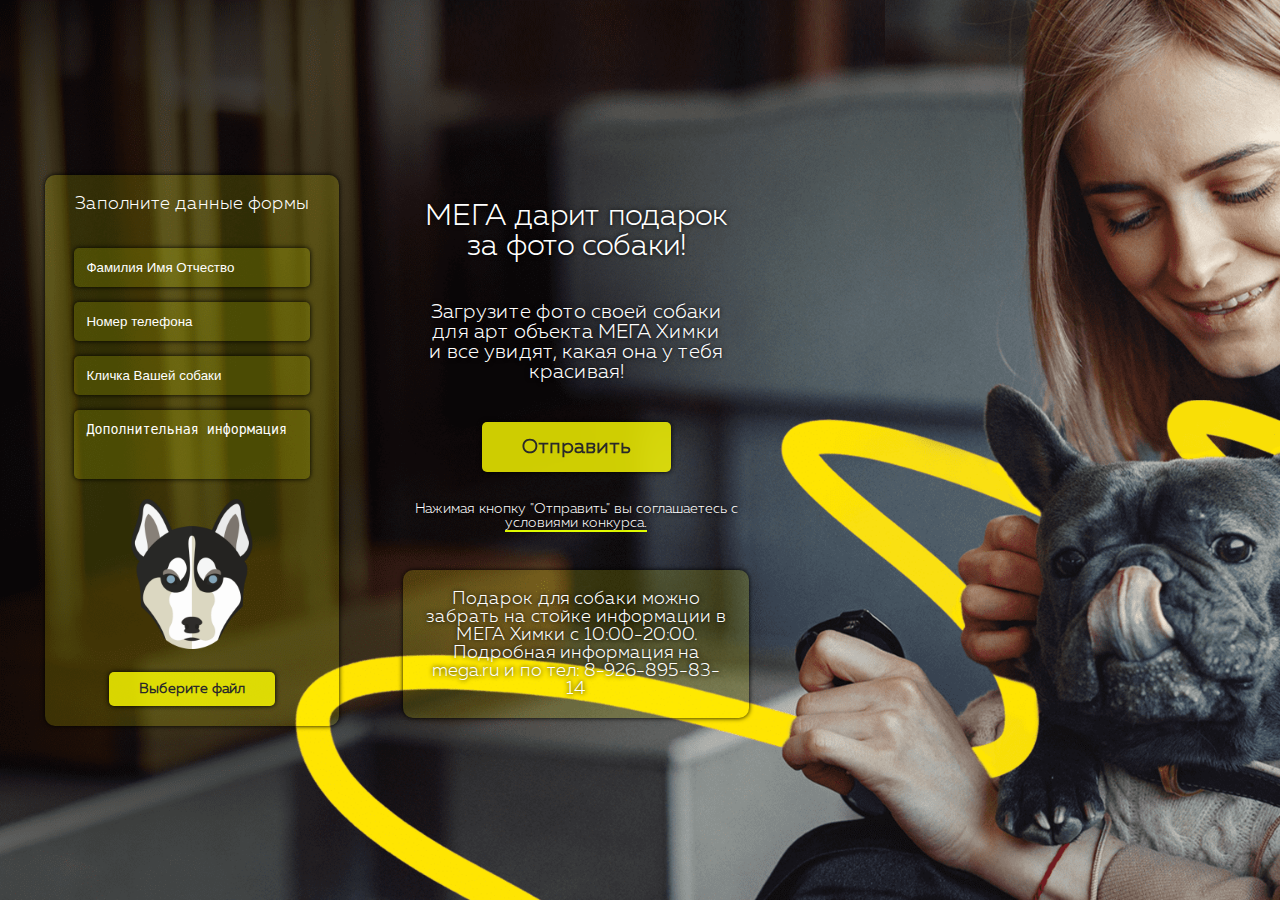
==== index.html @ f526faf9 "commit" ====
<!DOCTYPE html>
<html lang="en">
<head>
	<link rel="stylesheet" type="text/css" href="css/reset.css">
	<link rel="stylesheet" type="text/css" href="css/animation.css">
	<link rel="stylesheet" type="text/css" href="css/main.css">
	<link rel="stylesheet" type="text/css" href="css/adaptation.css">
	<meta charset="UTF-8">
	<meta name="viewport" content="width=device-width, initial-scale=1.0">

	<title>Четвероногий конкурс</title>

	<meta name="description" 
	content="Подарок за фото собаки!">

	<meta name="author" content= "https://denisgolicin.github.io/mega-sobaka/">

	<link rel="apple-touch-icon" sizes="180x180" href="src/meta/180x180.png">
	<link rel="icon" type="image/png" sizes="32x32" href="src/meta/32x32.png">
	<link rel="icon" type="image/png" sizes="16x16" href="src/meta/16х16.png">

	<link rel="shortcut icon" href="https://mega.ru/favicon.ico">

	<meta property="og:image" content="src/meta/180x180.png">
	<meta data-n-head="ssr" name="og:title" content="Четвероногий конкурс">
	<meta data-n-head="ssr" name="apple-mobile-web-app-title" content="Mega Sobaka">
	<meta data-n-head="ssr" name="og:url" content="https://mega-sobaka/">

	<meta http-equiv="Permissions-Policy" content="interest-cohort=()"/>

	
</head>
	<body>

		<div class="wrapper">
			<div class="wrapper-form">
				<div class="form-container">
					<div class="blur-form"></div>
					<div class="form-title">
						<p>Заполните данные формы</p>
					</div>

					<div class="form-main">
						<div class="inputs">
							<div class="box-input">
								<input id="name" type="text" placeholder="Фамилия Имя Отчество">
							</div>
							<div class="box-input">
								<input id="phone" type="text" placeholder="Номер телефона">
							</div>
							<div class="box-input">
								<input id = "dog" type="text" placeholder="Кличка Вашей собаки">
							</div>
							<div class="box-input">
								<textarea id = "info" name="" id="" cols="20" rows="3" placeholder="Дополнительная информация"></textarea>
							</div>
						</div>
	
						<div class="img-container">
							<img id="blah" src="src/haski.jpg" alt="myDog"/>
						</div>
						<label class="input-file">
							<input type="file" name="file" id = "file" onchange="document.getElementById('blah').src = window.URL.createObjectURL(this.files[0])">		
							<span id = "photo"><b>Выберите файл</b></span>
						 </label>
					</div>

				</div>
				<div class="button-mobile">
					<div class="waitSend"></div>
					<button class="send"><b>Отправить</b></button>
				</div>

				<div class="text-rules-mobile">Нажимая кнопку "Отправить" вы соглашаетесь с <a style="border-bottom: 2px solid rgb(229, 255, 0);" href="rules.html" target="_blank">условиями конкурса.</a></div>
			</div>
			<div class="wrapper-description">
				<div class="description-container">
					<div class="title"><h1>МЕГА дарит подарок за фото собаки!</h1></div>
					<div class="text"><p>Загрузите фото своей собаки для арт объекта МЕГА Химки и все увидят, какая она у тебя красивая!</p></div>
					<div class="button mobile">
						<div class="waitSend"></div>
						<button class="send"><b>Отправить</b></button>
					</div>
					<div class="text-rules mobile">Нажимая кнопку "Отправить" вы соглашаетесь с <a style="border-bottom: 2px solid rgb(229, 255, 0);" href="rules.html" target="_blank">условиями конкурса.</a></div>
					<div class="info-winner">
						Подарок для собаки можно забрать на стойке информации в МЕГА Химки с 10:00-20:00.
						<br>Подробная информация на <a href="https://mega.ru/khimki/" target="_blank">mega.ru</a> и по тел: <a href="tel:+79268958314">8-926-895-83-14</a>
					</div>
				</div>
			</div>
		</div>

		<script type="text/javascript" src="js/main.js"></script>
	</body>
</html>
---- css/main.css ----
@font-face { 
    font-family: "MullerLight";
    src: url("fonts/MullerLight.eot");
    src: url("fonts/MullerLight.eot?#iefix")format("embedded-opentype"),
    url("fonts/MullerLight.woff") format("woff"),
    url("fonts/MullerLight.ttf") format("truetype");
    font-style: normal;
    font-weight: 300;
}
/* :root{
    
} */

body, html{

  width: 100%;
  height: 100%;

  min-width: 700px;
  min-height: 650px;

  background-image: url('../src/1920x1080.webp');
  background-repeat: no-repeat;
  background-size: cover;

  font-family: "MullerLight" !important;

  color: #fff;
  overflow: hidden;

}

.button-mobile{
  padding: 15px;
  background-color: rgba(255, 255, 0, 0.8);
  display: flex;
  justify-content: center;
  align-items: center;
  display: none;
  text-align: center;
  margin-bottom: 20px;
  border-radius: 5px;
  box-shadow: 0 0 5px black;
}
.button-mobile>button{
  width: 100%;
  height: 100%;
  background-color: rgba(255, 255, 0, 0);
  font-size: 20px;
  cursor: pointer;
  font-family: "MullerLight" !important;
  color: #292929;
  text-align: center;
}

.wrapper{
  width: 60%;
  height: 100%;
  display: flex;

  min-width: 700px;
  min-height: 650px;
  overflow-x: auto;
}
.wrapper-form, .wrapper-description{
  width: 50%;
  height: 100%;

  display: flex;
  justify-content: center;
  align-items: center;
}
.wrapper-form{
  flex-direction: column;
  height: auto;
}

.form-container{
  
  /* backdrop-filter: blur(10px); */
  position: relative;
  border-radius: 10px;
  box-shadow: 0 0 5px black;
  overflow: hidden;
  background-color: rgba(255, 255, 0, 0.158);
}
.description-container{
  width: 90%;
  display: flex;
  justify-content: center;
  align-items: center;
  flex-direction: column;
}
.description-info{
  width: 100%;
  height: 70%;
}
.description-button{
  width: 100%;
  height: 30%;

  display: flex;
  justify-content: center;
  align-items: center;
}
.description-container>.button>button{
  padding: 15px 40px 15px 40px;
  border-radius: 5px;
  background-color: rgba(255, 255, 0, 0.8);
  backdrop-filter: blur(5px);
  box-shadow: 0 0 5px black;
  font-size: 20px;
  cursor: pointer;
  font-family: "MullerLight" !important;
  color: #292929;
  transition: .3s;
  margin-top: 20px;
}
.description-container>.button>button:hover{
  transform: scale(1.05);
}
.waitSend{
  width: 50px;
  height: 50px;
  border-top: 2px solid white;
  border-left: 2px solid white;
  border-radius: 50%;
  animation: wait 1s infinite;
  display: none;
}
@keyframes wait {
  100%{
    transform: rotate(360deg);
  }
}
.info-winner{
  padding: 20px;
  text-align: center;
  border-radius: 10px;
  box-shadow: 0 0 5px black;
  background-color: rgba(255, 255, 0, 0.158);
  margin-top: 30px;
  text-shadow: 0 0 5px black;
  font-size: 18px;
}
.title, .text{
  width: 100%;

  display: flex;
  
  text-align: center;
  padding: 20px;
  text-shadow: 0 0 5px black;
}
.title{
  
  font-size: 30px;
}
.text{
  
  font-size: 20px;
  align-items: center;

}

.button{
  width: 100%;
  display: flex;
  justify-content: center;
}

#blah{
  max-width: 150px;
  cursor: pointer;
}
.img-container{
  max-width: 150px;
  max-height: 200px;
  overflow: hidden;
  border-radius: 20px;
  margin-top: 20px;
}
.input-file{
  margin-bottom: 20px;
  margin-top: 20px;
}
.input-file span {
	position: relative;
	display: inline-block;
	cursor: pointer;

	text-align: center;
	border-radius: 5px;
  background-color: rgba(255, 255, 0, 0.8);
  box-shadow: 0 0 5px black;
	padding: 10px 30px;
  color: #292929;
}
.input-file input[type=file] {
	position: absolute;
	z-index: -1;
	opacity: 0;
	display: block;
	width: 0;
	height: 0;
}
.inputs{
  width: 100%;
  display: flex;
  justify-content: center;
  align-items: center;
  flex-direction: column;
}
.box-input{
  width: 80%;
  display: flex;
  flex-direction: column;
  margin-top: 15px;

  box-shadow: 0 0 5px black;
  -webkit-box-shadow: 0 0 5px black;
  border-radius: 5px;
  box-sizing: border-box;
}
input{
  width: 100%;

  padding: 12px;
  border-radius: 5px;
  background-color: #eeff0025;
  color: #fff;
}
textarea{
  width: 100%;
  border-radius: 5px;
  background-color: #eeff0025;
  padding: 12px;
  resize: none;
  color: #fff;

  height: auto;
  margin-bottom: 0;
  box-sizing: border-box;
}

.form-title{
  width: 100%;

  font-size: 18px;
  margin: 20px;
  margin-right: 30px;
  margin-left: 30px;
}
.form-main{
  width: 100%;

  display: flex;
  justify-content: center;
  align-items: center;
  flex-direction: column;

}
::placeholder {
 color: #fff;
}
a{
  color: #fff !important;
}
.text-rules, .text-rules-mobile{
  margin-top: 20px;
  text-shadow: 0 0 5px black;
  text-align: center;
  padding: 10px;
}
.text-rules-mobile{
  display: none;
}
---- css/adaptation.css ----
@media (max-width: 767px) {
	body, html{
    background-image: url('../src/1200x2000.webp');
    min-height: 100%;
    min-width: 100%;
  }
  .wrapper{
    flex-direction: column;
    width: 100%;
    min-height: 100%;
    min-width: 100%;
    overflow-x: auto;
  }
  .wrapper-form{
    order: 1;
  }
  .wrapper-form, .wrapper-description{
    width: 100%;
  }
  h1{
    width: 100%;
    text-align: center;
  }
  .form-container{
    width: 90%;
    margin-bottom: 20px;
    margin-top: 30px;
  }
  .form-title {
    margin: 0;
    margin-top: 20px;
    text-align: center;
  }
  .description-container{
    margin: 0;
  }
  .info-winner {
    margin-top: 10px;
  }
  .description-container{
    margin-top: 20px;
  }
  .title, .text{
    padding: 10px;
  }
  .mobile{
    display: none !important;
  }
  .button-mobile{
    display: flex !important;
    text-align: center;
    order: 2;
  }
  .waitSend{
    width: 35px;
    height: 35px;
  }
  .text-rules-mobile{
    margin-top: 0;
    display: block;
    margin-bottom: 20px;
  }
  /* .wrapper-description{
    margin-top: 30%;
  } */
}
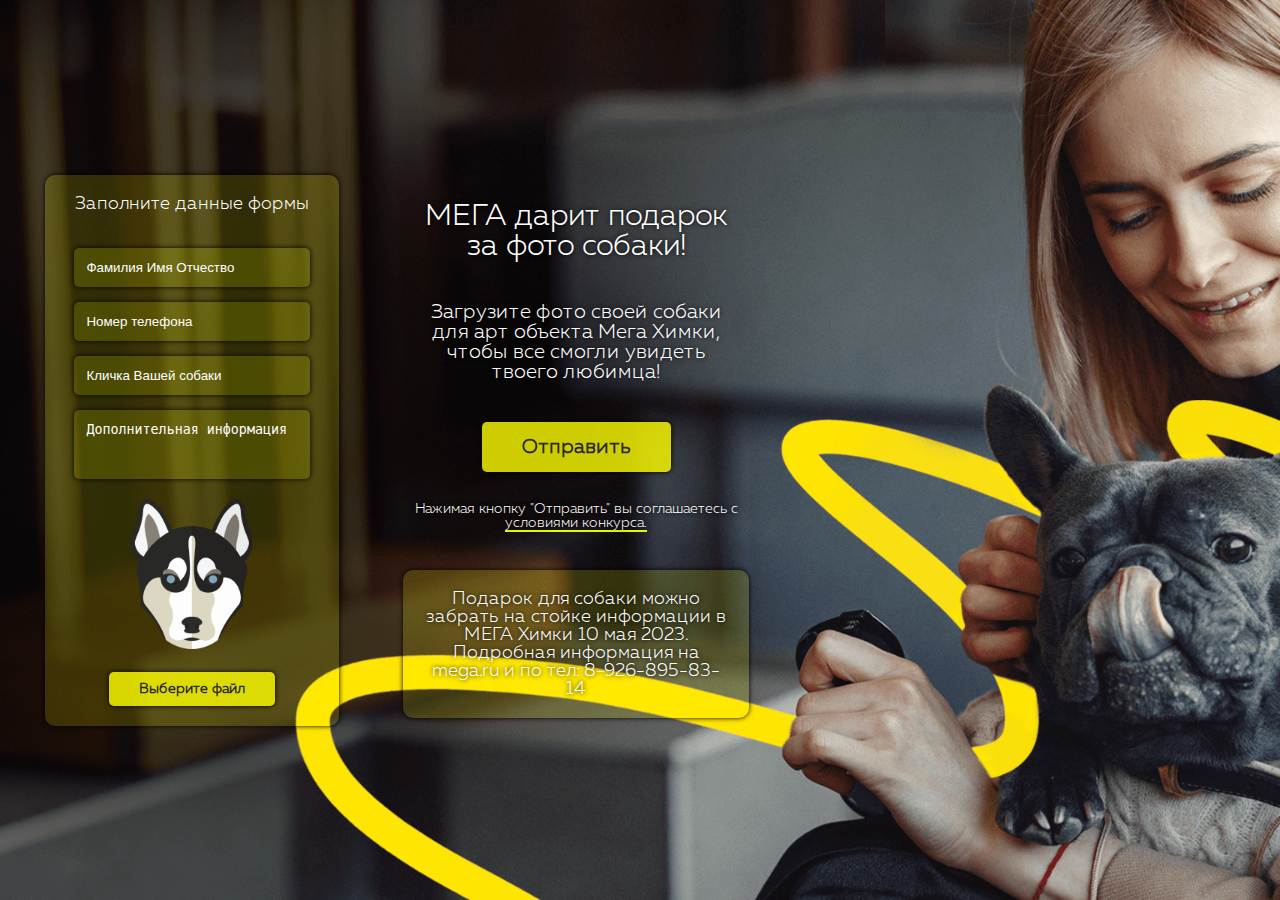
==== commit 4cce37df: "update text" ====
--- a/index.html
+++ b/index.html
@@ -31,13 +31,18 @@
 	
 </head>
 	<body>
-
+		<div class="info-cookie">
+			<div class="block-cookie">
+				<img src="https://www.svgrepo.com/show/401340/cookie.svg" alt="">
+				<p>Слишком много крошек от печенек! Очищаем...</p>
+			</div>
+		</div>
 		<div class="wrapper">
 			<div class="wrapper-form">
 				<div class="form-container">
 					<div class="blur-form"></div>
 					<div class="form-title">
-						<p>Заполните данные формы</p>
+						<p class="info-test">Заполните данные формы</p>
 					</div>
 
 					<div class="form-main">
@@ -76,14 +81,14 @@
 			<div class="wrapper-description">
 				<div class="description-container">
 					<div class="title"><h1>МЕГА дарит подарок за фото собаки!</h1></div>
-					<div class="text"><p>Загрузите фото своей собаки для арт объекта МЕГА Химки и все увидят, какая она у тебя красивая!</p></div>
+					<div class="text"><p>Загрузите фото своей собаки для арт объекта Мега Химки, чтобы все смогли увидеть твоего любимца!</p></div>
 					<div class="button mobile">
 						<div class="waitSend"></div>
 						<button class="send"><b>Отправить</b></button>
 					</div>
 					<div class="text-rules mobile">Нажимая кнопку "Отправить" вы соглашаетесь с <a style="border-bottom: 2px solid rgb(229, 255, 0);" href="rules.html" target="_blank">условиями конкурса.</a></div>
 					<div class="info-winner">
-						Подарок для собаки можно забрать на стойке информации в МЕГА Химки с 10:00-20:00.
+						Подарок для собаки можно забрать на стойке информации в МЕГА Химки 10 мая 2023.
 						<br>Подробная информация на <a href="https://mega.ru/khimki/" target="_blank">mega.ru</a> и по тел: <a href="tel:+79268958314">8-926-895-83-14</a>
 					</div>
 				</div>
--- a/css/main.css
+++ b/css/main.css
@@ -28,6 +28,38 @@
   color: #fff;
   overflow: hidden;
 
+  background-color: #292929;
+  position: relative;
+}
+.info-cookie{
+  position: absolute;
+  top: 0;
+  left: 0;
+  width: 100%;
+  height: 100%;
+
+  display: none;
+  justify-content: center;
+  align-items: center;
+
+  background-color: #2929298c;
+  z-index: 10;
+}
+.block-cookie{
+  width: 95%;
+  max-width: 400px;
+
+  padding: 20px;
+  display: flex;
+  justify-content: center;
+  align-items: center;
+  background-color: #b69b00d0;
+  border-radius: 5px;
+}
+.block-cookie>img{
+  width: 50px;
+  height: 50px;
+  margin-right: 20px;
 }
 
 .button-mobile{
@@ -179,10 +211,10 @@
   overflow: hidden;
   border-radius: 20px;
   margin-top: 20px;
+  margin-bottom: 20px;
 }
 .input-file{
   margin-bottom: 20px;
-  margin-top: 20px;
 }
 .input-file span {
 	position: relative;
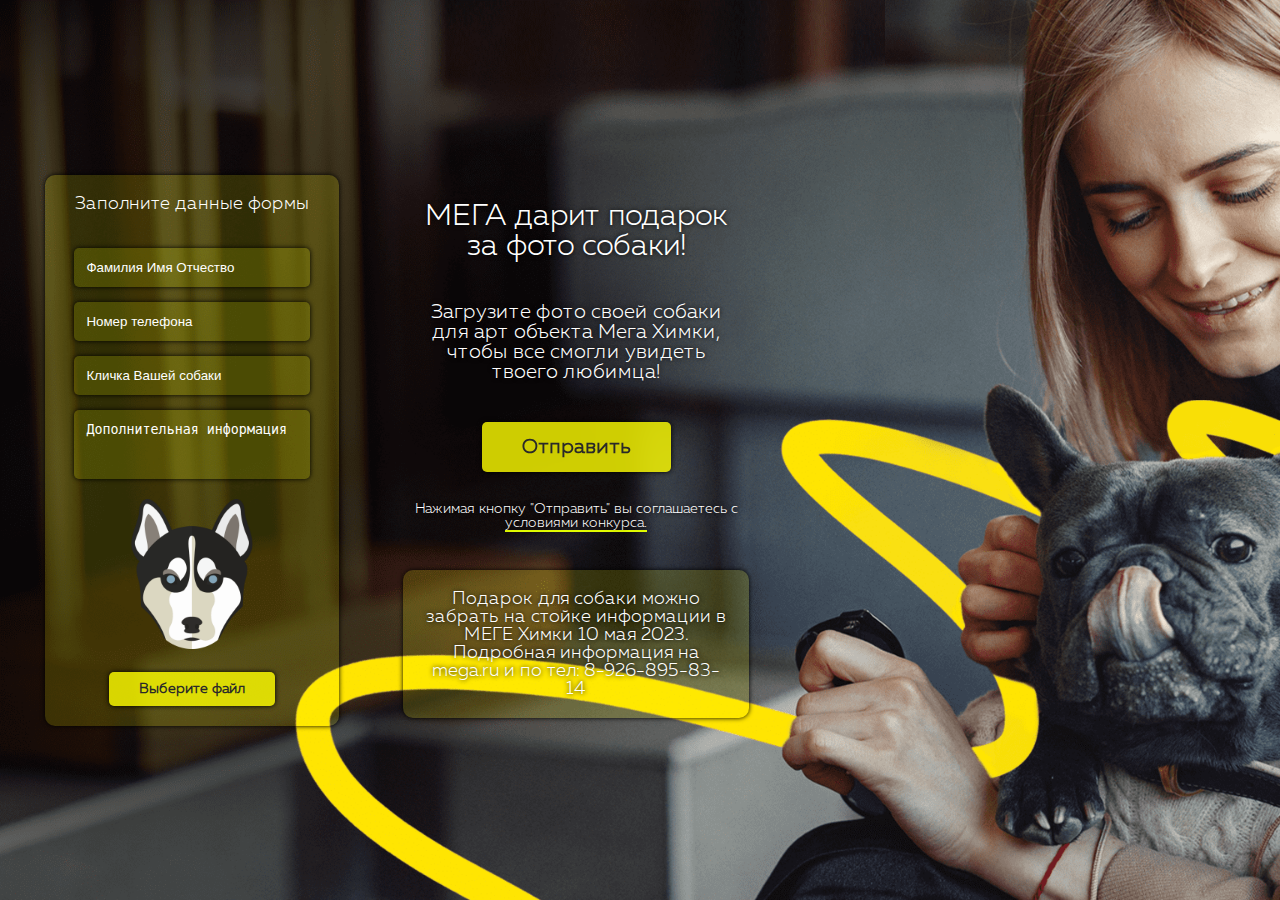
==== commit 0fc861f5: "update text" ====
--- a/index.html
+++ b/index.html
@@ -88,7 +88,7 @@
 					</div>
 					<div class="text-rules mobile">Нажимая кнопку "Отправить" вы соглашаетесь с <a style="border-bottom: 2px solid rgb(229, 255, 0);" href="rules.html" target="_blank">условиями конкурса.</a></div>
 					<div class="info-winner">
-						Подарок для собаки можно забрать на стойке информации в МЕГА Химки 10 мая 2023.
+						Подарок для собаки можно забрать на стойке информации в МЕГЕ Химки 10 мая 2023.
 						<br>Подробная информация на <a href="https://mega.ru/khimki/" target="_blank">mega.ru</a> и по тел: <a href="tel:+79268958314">8-926-895-83-14</a>
 					</div>
 				</div>
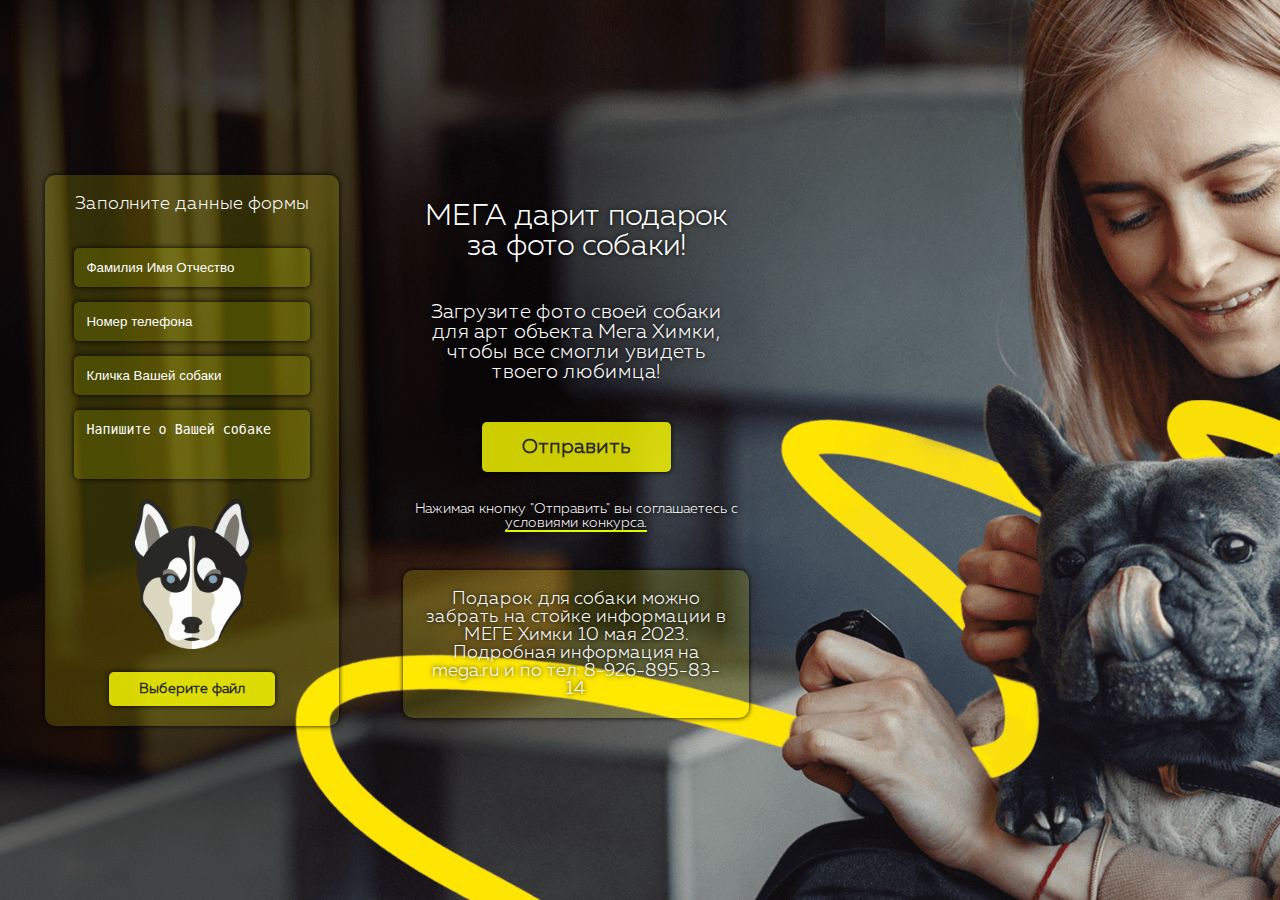
==== commit 78645543: "commit" ====
--- a/index.html
+++ b/index.html
@@ -57,7 +57,7 @@
 								<input id = "dog" type="text" placeholder="Кличка Вашей собаки">
 							</div>
 							<div class="box-input">
-								<textarea id = "info" name="" id="" cols="20" rows="3" placeholder="Дополнительная информация"></textarea>
+								<textarea id = "info" name="" id="" cols="20" rows="3" placeholder="Напишите о Вашей собаке"></textarea>
 							</div>
 						</div>
 	
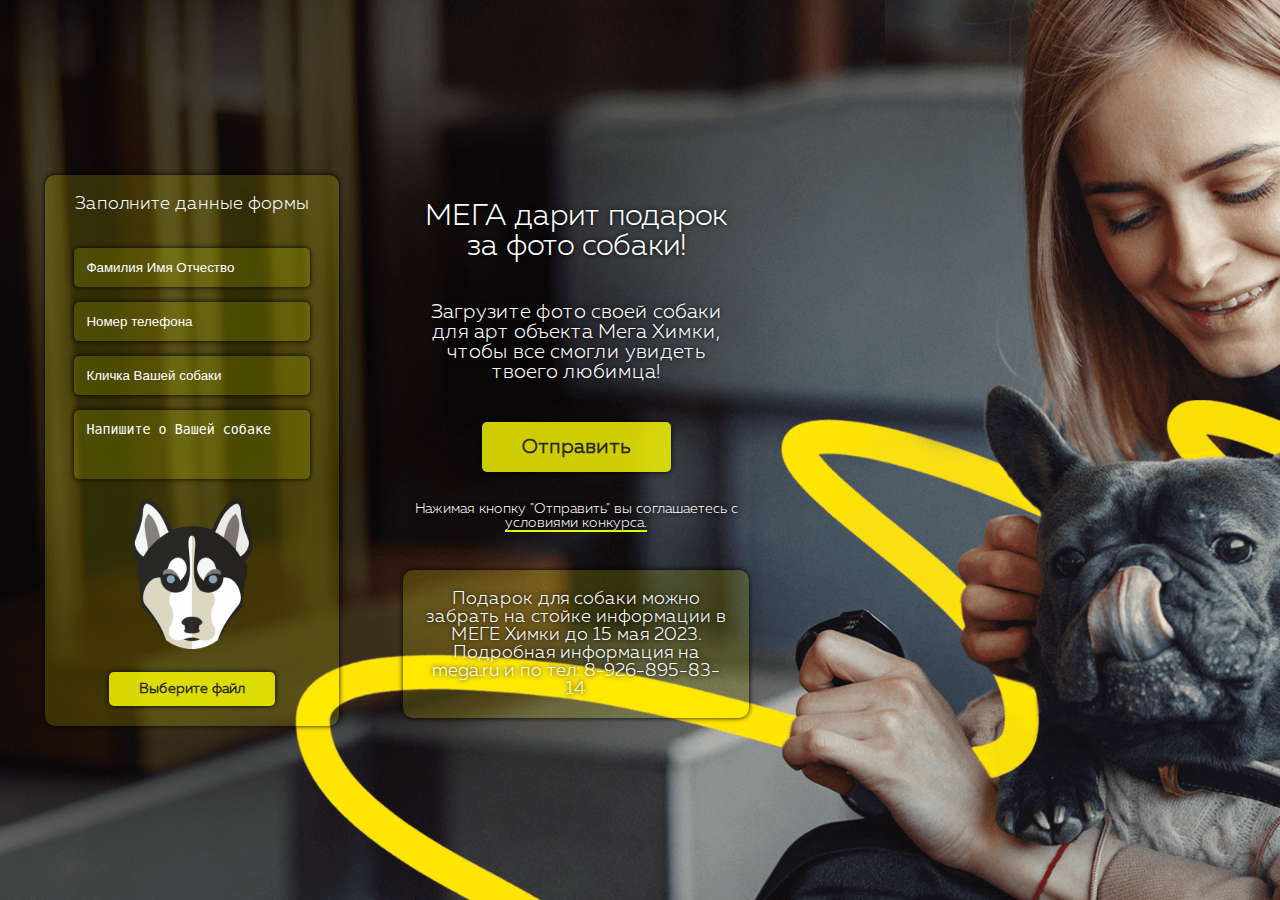
==== commit 150f938e: "update text" ====
--- a/index.html
+++ b/index.html
@@ -88,7 +88,7 @@
 					</div>
 					<div class="text-rules mobile">Нажимая кнопку "Отправить" вы соглашаетесь с <a style="border-bottom: 2px solid rgb(229, 255, 0);" href="rules.html" target="_blank">условиями конкурса.</a></div>
 					<div class="info-winner">
-						Подарок для собаки можно забрать на стойке информации в МЕГЕ Химки 10 мая 2023.
+						Подарок для собаки можно забрать на стойке информации в МЕГЕ Химки до 15 мая 2023.
 						<br>Подробная информация на <a href="https://mega.ru/khimki/" target="_blank">mega.ru</a> и по тел: <a href="tel:+79268958314">8-926-895-83-14</a>
 					</div>
 				</div>
